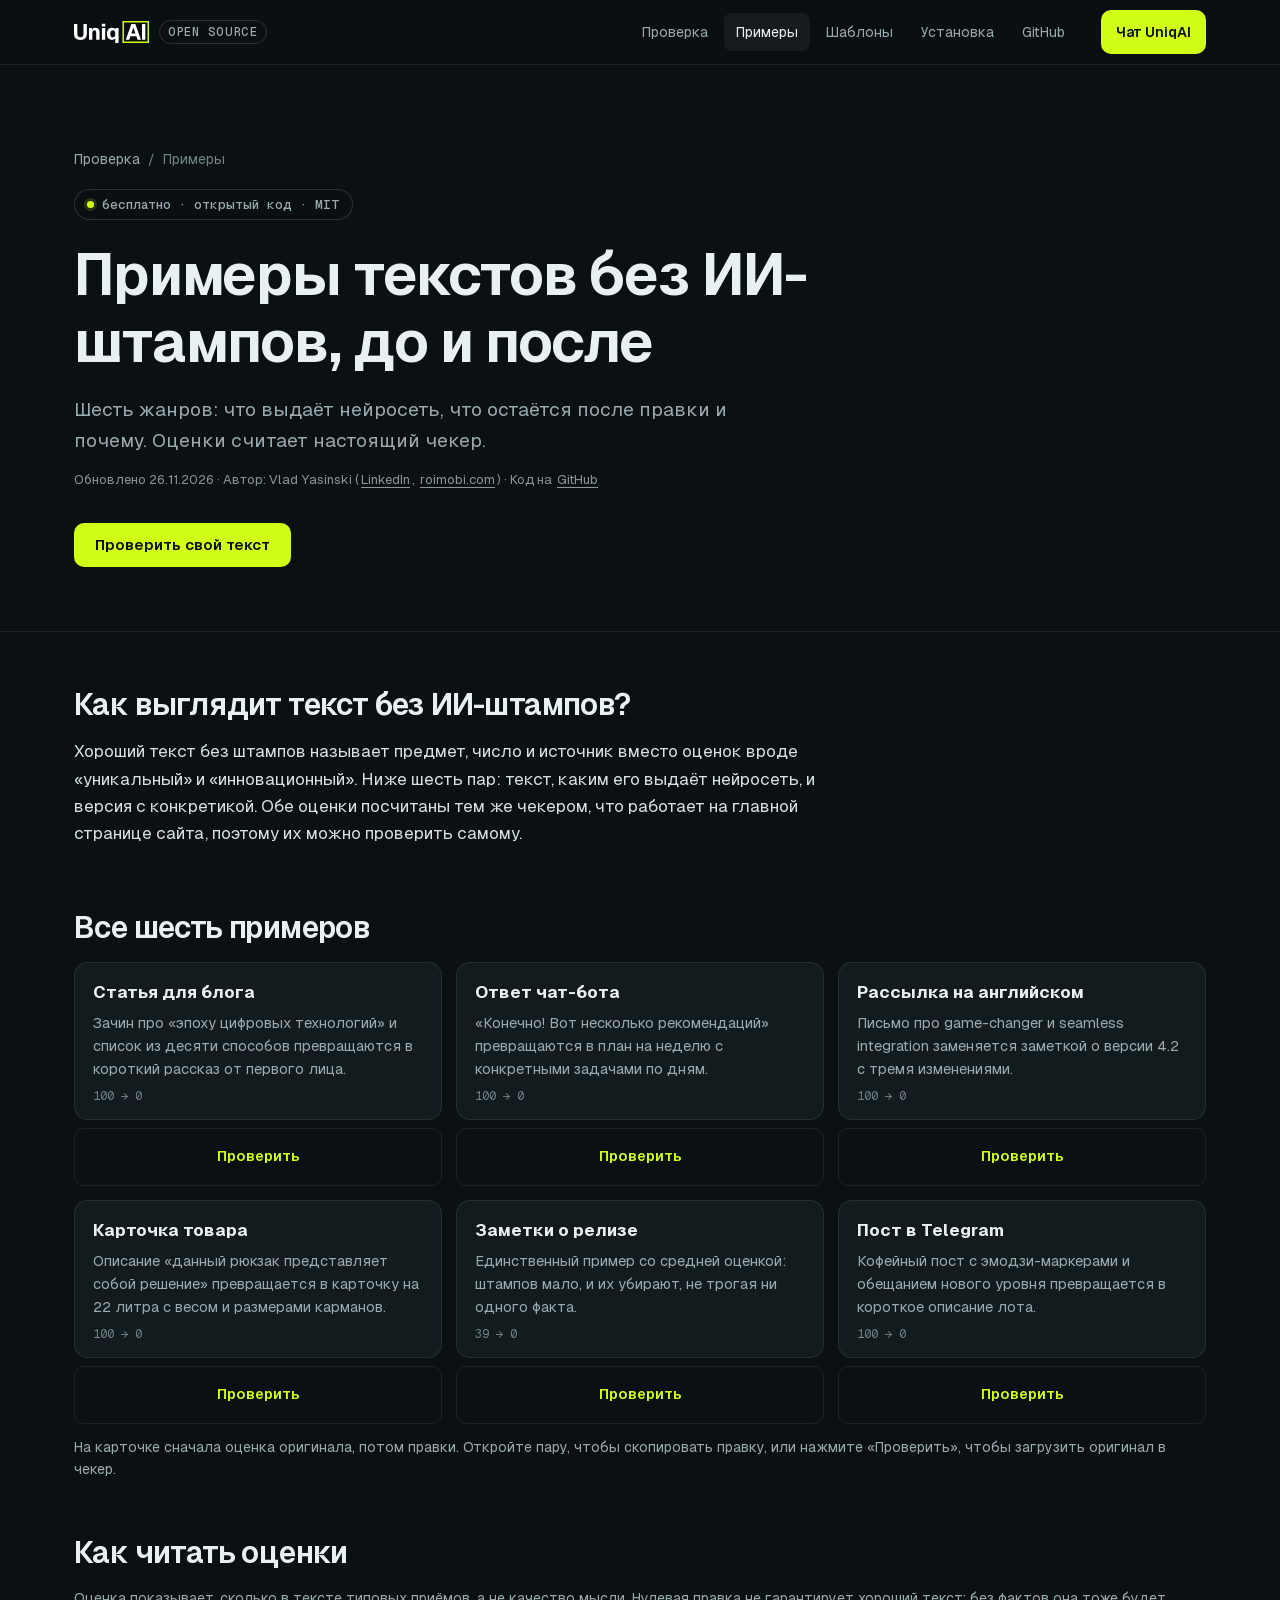
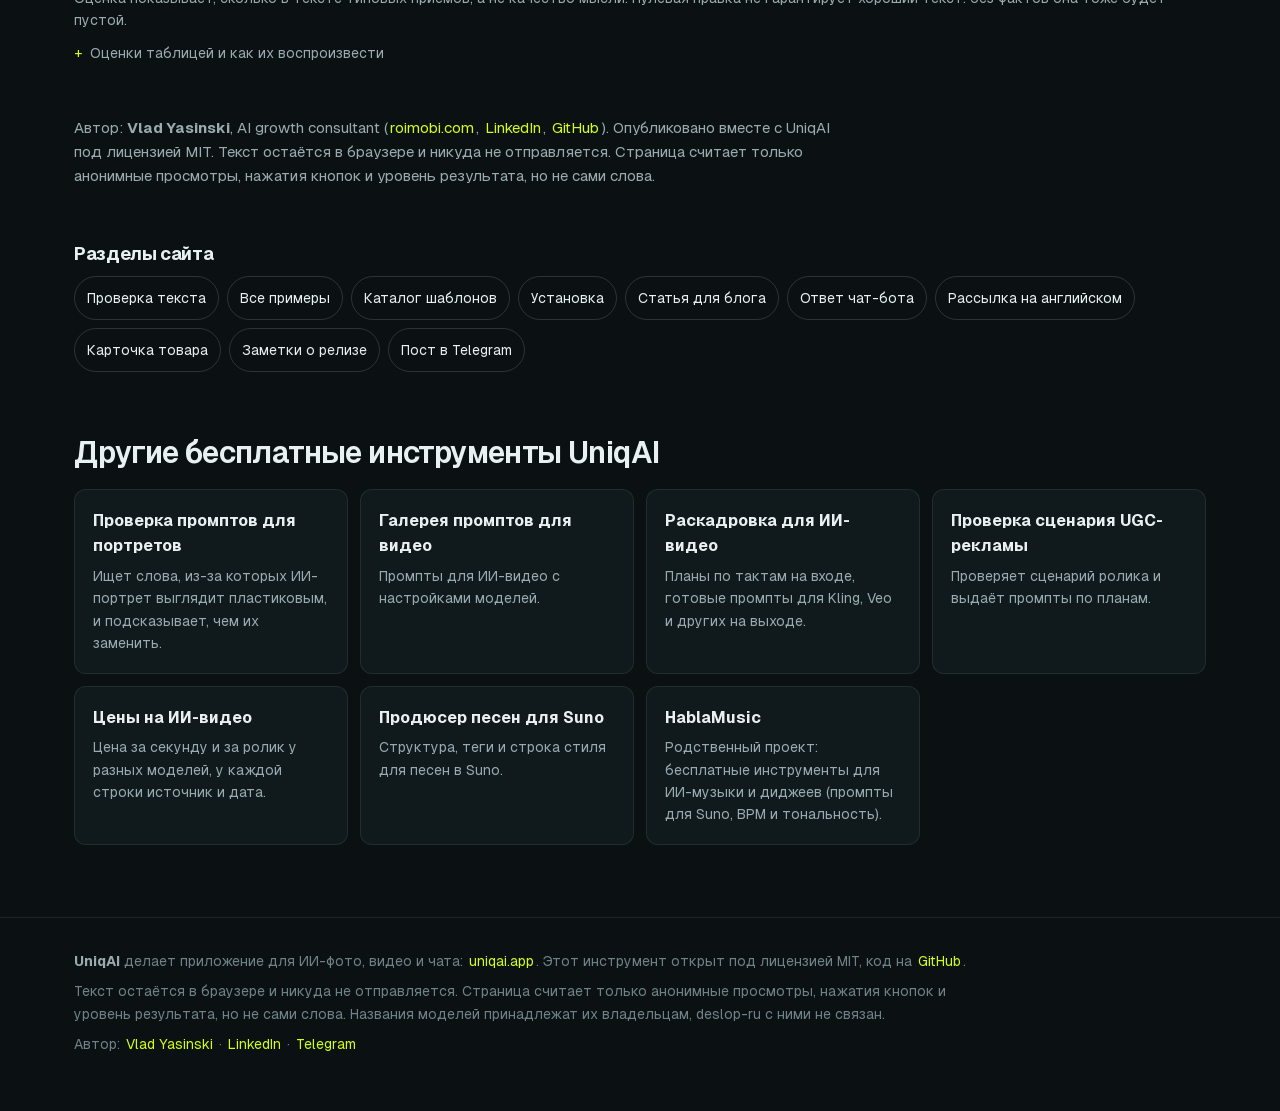
==== docs/examples/index.html @ 29233b3a "Add GitHub Pages site: in-browser checker, examples, pattern catalogue, install guide Co-Authored-By" ====
<!doctype html>
<html lang="ru">
<head>
<meta charset="utf-8">
<meta name="viewport" content="width=device-width, initial-scale=1">
<title>Примеры текстов без ИИ-штампов, до и после | deslop-ru</title>
<meta name="description" content="Шесть пар до и после: статья, ответ чат-бота, рассылка, карточка товара, заметки о релизе и пост. Оценка до: от 39 до 100, после: 0.">
<link rel="canonical" href="https://uniqaiapp.github.io/deslop-ru/examples/">
<meta name="robots" content="index, follow, max-image-preview:large">
<meta property="og:type" content="website">
<meta property="og:site_name" content="UniqAI open source">
<meta property="og:locale" content="ru_RU">
<meta property="og:title" content="Примеры текстов без ИИ-штампов, до и после | deslop-ru">
<meta property="og:description" content="Шесть пар до и после: статья, ответ чат-бота, рассылка, карточка товара, заметки о релизе и пост. Оценка до: от 39 до 100, после: 0.">
<meta property="og:url" content="https://uniqaiapp.github.io/deslop-ru/examples/">
<meta property="og:image" content="https://uniqaiapp.github.io/deslop-ru/assets/social-preview.png">
<meta property="og:image:width" content="1280">
<meta property="og:image:height" content="640">
<meta property="og:image:alt" content="deslop-ru: проверка русского текста на ИИ-штампы, до и после">
<meta name="twitter:card" content="summary_large_image">
<meta name="twitter:title" content="Примеры текстов без ИИ-штампов, до и после | deslop-ru">
<meta name="twitter:description" content="Шесть пар до и после: статья, ответ чат-бота, рассылка, карточка товара, заметки о релизе и пост. Оценка до: от 39 до 100, после: 0.">
<meta name="twitter:image" content="https://uniqaiapp.github.io/deslop-ru/assets/social-preview.png">
<meta name="theme-color" content="#0b1113">
<link rel="icon" href="../assets/favicon.svg" type="image/svg+xml">
<link rel="preload" href="../assets/fonts/Geist-Variable.woff2" as="font" type="font/woff2" crossorigin>
<link rel="stylesheet" href="../site.css">
<link rel="alternate" type="text/plain" href="https://uniqaiapp.github.io/deslop-ru/llms.txt" title="llms.txt">
<script type="application/ld+json">{"@context":"https://schema.org","@graph":[{"@type":"Organization","@id":"https://uniqai.app/#org","name":"UniqAI","url":"https://uniqai.app/","logo":{"@type":"ImageObject","url":"https://uniqai.app/icon-512.png","width":512,"height":512},"sameAs":["https://github.com/uniqaiapp"]},{"@type":"WebSite","@id":"https://uniqaiapp.github.io/#site","name":"Открытые инструменты UniqAI","url":"https://uniqaiapp.github.io/"},{"@type":"CollectionPage","@id":"https://uniqaiapp.github.io/deslop-ru/examples/#page","url":"https://uniqaiapp.github.io/deslop-ru/examples/","name":"Примеры текстов без ИИ-штампов, до и после | deslop-ru","description":"Шесть пар до и после: статья, ответ чат-бота, рассылка, карточка товара, заметки о релизе и пост. Оценка до: от 39 до 100, после: 0.","inLanguage":"ru","isPartOf":{"@id":"https://uniqaiapp.github.io/#site"},"publisher":{"@id":"https://uniqai.app/#org"},"dateModified":"2026-11-26","author":{"@type":"Person","name":"Vlad Yasinski","url":"https://www.roimobi.com/","sameAs":["https://www.roimobi.com","https://www.linkedin.com/in/vlad-yasinski-ua5er/","https://github.com/ua5er"]},"primaryImageOfPage":{"@type":"ImageObject","url":"https://uniqaiapp.github.io/deslop-ru/assets/social-preview.png"},"breadcrumb":{"@id":"https://uniqaiapp.github.io/deslop-ru/examples/#crumbs"}},{"@type":"BreadcrumbList","@id":"https://uniqaiapp.github.io/deslop-ru/examples/#crumbs","itemListElement":[{"@type":"ListItem","position":1,"name":"Проверка","item":"https://uniqaiapp.github.io/deslop-ru/"},{"@type":"ListItem","position":2,"name":"Примеры","item":"https://uniqaiapp.github.io/deslop-ru/examples/"}]}]}</script>
</head>
<body>
<a class="skip" href="#main">К содержимому</a>
<header class="top"><div class="wrap top-in">
<a class="brand" href="https://uniqaiapp.github.io/" aria-label="Открытые инструменты UniqAI"><img src="../assets/wordmark.svg" alt="UniqAI" width="96" height="28"><span>open source</span></a>
<nav class="nav" aria-label="Разделы"><a href="../">Проверка</a><a href="../examples/" aria-current="page">Примеры</a><a href="../patterns/">Шаблоны</a><a href="../how-to/">Установка</a><a href="https://github.com/uniqaiapp/deslop-ru" rel="noopener">GitHub</a></nav>
<a class="btn btn-sm" href="https://uniqai.app/chat?utm_source=github&amp;utm_medium=pages&amp;utm_campaign=deslop-ru&amp;utm_content=header" data-out="header">Чат UniqAI</a>
</div></header>

<main id="main">
<section class="hero"><div class="wrap hero-in">
<nav class="crumbs" aria-label="Хлебные крошки"><a href="../">Проверка</a> / <span>Примеры</span></nav>
<p class="pill"><span class="dot"></span>бесплатно · открытый код · MIT</p>
<h1>Примеры текстов без ИИ-штампов, до и после</h1>
<p class="lead">Шесть жанров: что выдаёт нейросеть, что остаётся после правки и почему. Оценки считает настоящий чекер.</p>
<p class="byline">Обновлено 26.11.2026 · Автор: Vlad Yasinski (<a href="https://www.linkedin.com/in/vlad-yasinski-ua5er/" rel="noopener">LinkedIn</a>, <a href="https://www.roimobi.com/?utm_source=github&amp;utm_medium=pages&amp;utm_campaign=deslop-ru" rel="noopener">roimobi.com</a>) · Код на <a href="https://github.com/uniqaiapp/deslop-ru" rel="noopener">GitHub</a></p>
<div class="hero-cta"><a class="btn" href="../#builder">Проверить свой текст</a></div>
</div></section>
<section class="ug-sec wrap" id="answer">
<h2>Как выглядит текст без ИИ-штампов?</h2>
<p class="ug-answer">Хороший текст без штампов называет предмет, число и источник вместо оценок вроде «уникальный» и «инновационный». Ниже шесть пар: текст, каким его выдаёт нейросеть, и версия с конкретикой. Обе оценки посчитаны тем же чекером, что работает на главной странице сайта, поэтому их можно проверить самому.</p>
</section>
<section class="ug-sec wrap" id="list">
<h2>Все шесть примеров</h2>
<ul class="ug-list"><li class="np-try"><a href="../examples/blog-intro/"><strong>Статья для блога</strong>Зачин про «эпоху цифровых технологий» и список из десяти способов превращаются в короткий рассказ от первого лица.<em>100 → 0</em></a><a class="np-tryit" href="../?sample=blog-intro#builder" aria-label="Загрузить исходный текст «Статья для блога» в проверку">Проверить</a></li><li class="np-try"><a href="../examples/chat-answer/"><strong>Ответ чат-бота</strong>«Конечно! Вот несколько рекомендаций» превращаются в план на неделю с конкретными задачами по дням.<em>100 → 0</em></a><a class="np-tryit" href="../?sample=chat-answer#builder" aria-label="Загрузить исходный текст «Ответ чат-бота» в проверку">Проверить</a></li><li class="np-try"><a href="../examples/newsletter/"><strong>Рассылка на английском</strong>Письмо про game-changer и seamless integration заменяется заметкой о версии 4.2 с тремя изменениями.<em>100 → 0</em></a><a class="np-tryit" href="../?sample=newsletter#builder" aria-label="Загрузить исходный текст «Рассылка на английском» в проверку">Проверить</a></li><li class="np-try"><a href="../examples/product-card/"><strong>Карточка товара</strong>Описание «данный рюкзак представляет собой решение» превращается в карточку на 22 литра с весом и размерами карманов.<em>100 → 0</em></a><a class="np-tryit" href="../?sample=product-card#builder" aria-label="Загрузить исходный текст «Карточка товара» в проверку">Проверить</a></li><li class="np-try"><a href="../examples/release-notes/"><strong>Заметки о релизе</strong>Единственный пример со средней оценкой: штампов мало, и их убирают, не трогая ни одного факта.<em>39 → 0</em></a><a class="np-tryit" href="../?sample=release-notes#builder" aria-label="Загрузить исходный текст «Заметки о релизе» в проверку">Проверить</a></li><li class="np-try"><a href="../examples/telegram-post/"><strong>Пост в Telegram</strong>Кофейный пост с эмодзи-маркерами и обещанием нового уровня превращается в короткое описание лота.<em>100 → 0</em></a><a class="np-tryit" href="../?sample=telegram-post#builder" aria-label="Загрузить исходный текст «Пост в Telegram» в проверку">Проверить</a></li></ul><p class="ug-small">На карточке сначала оценка оригинала, потом правки. Откройте пару, чтобы скопировать правку, или нажмите «Проверить», чтобы загрузить оригинал в чекер.</p>
</section>
<section class="ug-sec wrap" id="scores">
<h2>Как читать оценки</h2>
<p class="ug-small">Оценка показывает, сколько в тексте типовых приёмов, а не качество мысли. Нулевая правка не гарантирует хороший текст: без фактов она тоже будет пустой.</p><details class="why"><summary>Оценки таблицей и как их воспроизвести</summary><div class="ug-tablewrap"><table class="ug-table np-stack"><thead><tr><th scope="col">Пример</th><th scope="col">До</th><th scope="col">После</th></tr></thead><tbody><tr><td data-label="Пример"><a href="blog-intro/">Статья для блога</a></td><td data-label="До">100 (читается как бот)</td><td data-label="После">0 (чисто)</td></tr><tr><td data-label="Пример"><a href="chat-answer/">Ответ чат-бота</a></td><td data-label="До">100 (читается как бот)</td><td data-label="После">0 (чисто)</td></tr><tr><td data-label="Пример"><a href="newsletter/">Рассылка на английском</a></td><td data-label="До">100 (reads like a bot)</td><td data-label="После">0 (clean)</td></tr><tr><td data-label="Пример"><a href="product-card/">Карточка товара</a></td><td data-label="До">100 (читается как бот)</td><td data-label="После">0 (чисто)</td></tr><tr><td data-label="Пример"><a href="release-notes/">Заметки о релизе</a></td><td data-label="До">39 (заметно)</td><td data-label="После">0 (чисто)</td></tr><tr><td data-label="Пример"><a href="telegram-post/">Пост в Telegram</a></td><td data-label="До">100 (читается как бот)</td><td data-label="После">0 (чисто)</td></tr></tbody></table></div><p class="ug-small">Для разработчиков: команда <code>python3 scripts/deslop.py check examples/*.md</code> из корня репозитория печатает все строки.</p></details>
</section>
<section class="author wrap" aria-label="Об авторе"><p>Автор: <strong>Vlad Yasinski</strong>, AI growth consultant (<a href="https://www.roimobi.com/?utm_source=github&amp;utm_medium=pages&amp;utm_campaign=deslop-ru" rel="noopener">roimobi.com</a>, <a href="https://www.linkedin.com/in/vlad-yasinski-ua5er/" rel="noopener">LinkedIn</a>, <a href="https://github.com/ua5er" rel="noopener">GitHub</a>). Опубликовано вместе с UniqAI под лицензией MIT. Текст остаётся в браузере и никуда не отправляется. Страница считает только анонимные просмотры, нажатия кнопок и уровень результата, но не сами слова.</p></section>
</main>
<nav class="browse wrap" aria-label="Разделы сайта"><h2>Разделы сайта</h2><p><a href="../">Проверка текста</a><a href="../examples/">Все примеры</a><a href="../patterns/">Каталог шаблонов</a><a href="../how-to/">Установка</a><a href="../examples/blog-intro/">Статья для блога</a><a href="../examples/chat-answer/">Ответ чат-бота</a><a href="../examples/newsletter/">Рассылка на английском</a><a href="../examples/product-card/">Карточка товара</a><a href="../examples/release-notes/">Заметки о релизе</a><a href="../examples/telegram-post/">Пост в Telegram</a></p></nav>
<section class="more wrap" aria-labelledby="more-h">
<h2 id="more-h">Другие бесплатные инструменты UniqAI</h2>
<ul class="tools"><li><a href="https://uniqaiapp.github.io/no-plastic/" rel="noopener"><strong>Проверка промптов для портретов</strong><span>Ищет слова, из-за которых ИИ-портрет выглядит пластиковым, и подсказывает, чем их заменить.</span></a></li><li><a href="https://uniqaiapp.github.io/awesome-ai-video-prompts/" rel="noopener"><strong>Галерея промптов для видео</strong><span>Промпты для ИИ-видео с настройками моделей.</span></a></li><li><a href="https://uniqaiapp.github.io/video-director/" rel="noopener"><strong>Раскадровка для ИИ-видео</strong><span>Планы по тактам на входе, готовые промпты для Kling, Veo и других на выходе.</span></a></li><li><a href="https://uniqaiapp.github.io/ugc-ad-director/" rel="noopener"><strong>Проверка сценария UGC-рекламы</strong><span>Проверяет сценарий ролика и выдаёт промпты по планам.</span></a></li><li><a href="https://github.com/uniqaiapp/ai-video-pricing" rel="noopener"><strong>Цены на ИИ-видео</strong><span>Цена за секунду и за ролик у разных моделей, у каждой строки источник и дата.</span></a></li><li><a href="https://github.com/uniqaiapp/suno-producer" rel="noopener"><strong>Продюсер песен для Suno</strong><span>Структура, теги и строка стиля для песен в Suno.</span></a></li>
<li><a href="https://github.com/hablamusic" rel="noopener"><strong>HablaMusic</strong><span>Родственный проект: бесплатные инструменты для ИИ-музыки и диджеев (промпты для Suno, BPM и тональность).</span></a></li>
</ul></section>
<footer class="foot"><div class="wrap foot-in">
<p><strong>UniqAI</strong> делает приложение для ИИ-фото, видео и чата: <a href="https://uniqai.app/?utm_source=github&amp;utm_medium=pages&amp;utm_campaign=deslop-ru&amp;utm_content=footer" data-out="footer">uniqai.app</a>. Этот инструмент открыт под лицензией MIT, код на <a href="https://github.com/uniqaiapp/deslop-ru" rel="noopener">GitHub</a>.</p>
<p>Текст остаётся в браузере и никуда не отправляется. Страница считает только анонимные просмотры, нажатия кнопок и уровень результата, но не сами слова. Названия моделей принадлежат их владельцам, deslop-ru с ними не связан.</p>
<p>Автор: <a href="https://www.roimobi.com/?utm_source=github&amp;utm_medium=pages&amp;utm_campaign=deslop-ru" rel="noopener">Vlad Yasinski</a> · <a href="https://www.linkedin.com/in/vlad-yasinski-ua5er/" rel="noopener">LinkedIn</a> · <a href="https://t.me/ua5er" rel="noopener">Telegram</a></p>
</div></footer>
<script>window.UQ={key:"phc_AVmhcac2jVRwi9asHEuhzJXnAbQA2hzfUxzWvzjyLPc8",repo:"deslop-ru"};</script>
<script src="../site.js" defer></script>
</body></html>
---- docs/site.css ----
@font-face{font-family:Geist;src:url(assets/fonts/Geist-Variable.woff2) format("woff2");font-weight:100 900;font-display:swap}
@font-face{font-family:GeistMono;src:url(assets/fonts/GeistMono-Variable.woff2) format("woff2");font-weight:100 900;font-display:swap}
:root{--bg:#0b1113;--bg2:#101a1d;--card:#121c1f;--line:rgba(255,255,255,.08);--line2:rgba(255,255,255,.14);--tx:#e9f0f1;--mut:#9aabb0;--dim:#6f8288;--lime:#d1fe17;--lime-ink:#0d0f12;--ok:#7ee0a5;--r:14px;--wrap:1180px}
*{box-sizing:border-box}
html{-webkit-text-size-adjust:100%;scroll-behavior:smooth;scroll-padding-top:84px}
body{margin:0;background:var(--bg);color:var(--tx);font:16px/1.6 Geist,ui-sans-serif,system-ui,-apple-system,"Segoe UI",sans-serif;-webkit-font-smoothing:antialiased;overflow-x:hidden}
a{color:var(--lime);text-decoration:none}
a:hover{text-decoration:underline}
img{max-width:100%;height:auto;display:block}
code,pre{font-family:GeistMono,ui-monospace,SFMono-Regular,Menlo,monospace}
code{font-size:.88em;background:rgba(255,255,255,.06);padding:.1em .35em;border-radius:5px}
h1,h2,h3{line-height:1.15;letter-spacing:-.02em;margin:0}
.wrap{max-width:var(--wrap);margin:0 auto;padding:0 24px}
.sr{position:absolute;width:1px;height:1px;overflow:hidden;clip:rect(0 0 0 0)}
.skip{position:absolute;left:-999px;top:8px;background:var(--lime);color:var(--lime-ink);padding:8px 12px;border-radius:8px;z-index:99}
.skip:focus{left:8px}
:focus-visible{outline:2px solid var(--lime);outline-offset:2px}

/* header */
.top{position:sticky;top:0;z-index:30;background:rgba(11,17,19,.82);backdrop-filter:saturate(1.4) blur(12px);-webkit-backdrop-filter:saturate(1.4) blur(12px);border-bottom:1px solid var(--line)}
.top-in{display:flex;align-items:center;gap:24px;height:64px}
.brand{display:flex;align-items:center;gap:10px;color:var(--tx)}
.brand:hover{text-decoration:none}
.brand img{height:22px;width:auto}
.brand span{font:500 12px/1 GeistMono,monospace;color:var(--mut);border:1px solid var(--line2);border-radius:99px;padding:5px 8px;text-transform:uppercase;letter-spacing:.06em}
.nav{display:flex;gap:4px;margin-left:auto}
.nav a{color:var(--mut);font-size:14px;padding:8px 12px;border-radius:8px}
.nav a:hover,.nav a[aria-current]{color:var(--tx);background:rgba(255,255,255,.05);text-decoration:none}

/* buttons */
.btn{display:inline-flex;align-items:center;justify-content:center;gap:8px;min-height:44px;padding:0 20px;border-radius:10px;border:1px solid transparent;background:var(--lime);color:var(--lime-ink);font:600 15px/1 Geist,sans-serif;cursor:pointer;white-space:nowrap;transition:transform .12s,background .12s,border-color .12s}
.btn:hover{text-decoration:none;transform:translateY(-1px)}
.btn-sm{min-height:44px;padding:0 14px;font-size:14px}
.btn-ghost{background:transparent;color:var(--tx);border-color:var(--line2)}
.btn-ghost:hover{border-color:var(--lime);color:var(--lime)}

/* hero */
.hero{position:relative;border-bottom:1px solid var(--line);overflow:hidden}
.hero-in{position:relative;z-index:2;padding:72px 24px 64px}
.hero-img .hero-in{padding:104px 24px 96px}
.hero-art{position:absolute;inset:0 0 0 auto;width:min(62%,900px);z-index:1}
.hero-art img{width:100%;height:100%;object-fit:cover;object-position:60% 50%}
.hero-art:after{content:"";position:absolute;inset:0;background:linear-gradient(90deg,var(--bg) 0%,rgba(11,17,19,.82) 26%,rgba(11,17,19,.2) 62%,rgba(11,17,19,.35) 100%),linear-gradient(0deg,var(--bg) 0%,transparent 30%)}
.hero h1{font-size:clamp(34px,5vw,58px);font-weight:650;max-width:17ch}
.hero:not(.hero-img) h1{max-width:22ch}
.lead{color:var(--mut);font-size:clamp(17px,1.6vw,19px);max-width:56ch;margin:20px 0 0}
.pill{display:inline-flex;align-items:center;gap:8px;margin:0 0 22px;font:500 13px/1 GeistMono,monospace;color:var(--mut);border:1px solid var(--line2);background:rgba(11,17,19,.6);border-radius:99px;padding:8px 12px}
.dot{width:7px;height:7px;border-radius:50%;background:var(--lime);flex:none;box-shadow:0 0 0 3px rgba(209,254,23,.15)}
.hero-cta{display:flex;flex-wrap:wrap;gap:12px;margin-top:32px}
.crumbs{font-size:14px;color:var(--dim);margin-bottom:20px}
.crumbs a{color:var(--mut)}

/* intro + stats */
.intro{padding:56px 24px 8px}
.answer{font-size:17px;color:#cfdadc;max-width:80ch;margin:0;padding-left:16px;border-left:2px solid var(--lime)}
.answer strong{color:var(--tx)}
.stats{display:grid;grid-template-columns:repeat(8,1fr);gap:1px;margin-top:36px;background:var(--line);border:1px solid var(--line);border-radius:var(--r);overflow:hidden}
.stat{background:var(--bg2);padding:18px 16px;color:var(--mut);font-size:13px;line-height:1.3;transition:background .12s}
.stat:hover{background:#15231f;text-decoration:none}
.stat b{display:block;font:600 28px/1 Geist,sans-serif;color:var(--tx);margin-bottom:8px;letter-spacing:-.02em}

/* guide (model pages) */
.guide{padding:56px 24px 0}
.guide h2,.faq h2,.more h2{font-size:clamp(24px,2.6vw,30px);font-weight:620;margin-bottom:18px}
.prose{max-width:78ch;color:#cfdadc}
.prose p{margin:0 0 14px}
.prose ul{margin:0 0 14px;padding-left:20px}
.prose li{margin:6px 0}
.guide-cta{margin:20px 0 0}

/* filters */
.gallery{padding:48px 24px 24px}
.filters{position:sticky;top:64px;z-index:20;background:rgba(11,17,19,.92);backdrop-filter:blur(10px);-webkit-backdrop-filter:blur(10px);padding:14px 0 12px;margin-bottom:20px;border-bottom:1px solid var(--line);display:grid;grid-template-columns:minmax(0,1fr);gap:10px}
.search input{width:100%;height:48px;border-radius:12px;border:1px solid var(--line2);background:var(--bg2);color:var(--tx);font:16px Geist,sans-serif;padding:0 16px 0 44px;background-image:url("data:image/svg+xml,%3Csvg xmlns='http://www.w3.org/2000/svg' width='18' height='18' fill='none' stroke='%239aabb0' stroke-width='2' viewBox='0 0 24 24'%3E%3Ccircle cx='11' cy='11' r='7'/%3E%3Cpath d='m20 20-3.5-3.5'/%3E%3C/svg%3E");background-repeat:no-repeat;background-position:16px 50%}
.search input:focus{outline:none;border-color:var(--lime)}
.chips{display:flex;gap:8px;overflow-x:auto;scrollbar-width:none;-webkit-mask-image:linear-gradient(90deg,#000 92%,transparent);mask-image:linear-gradient(90deg,#000 92%,transparent);padding-right:24px}
.chips::-webkit-scrollbar{display:none}
.chip{flex:none;height:34px;padding:0 14px;border-radius:99px;border:1px solid var(--line2);background:transparent;color:var(--mut);font:500 14px Geist,sans-serif;cursor:pointer}
.chip:hover{color:var(--tx);border-color:var(--mut)}
.chip[aria-pressed=true]{background:var(--lime);border-color:var(--lime);color:var(--lime-ink)}
.count{margin:0;font:500 13px GeistMono,monospace;color:var(--dim)}

/* cards */
.grid{display:grid;grid-template-columns:repeat(auto-fill,minmax(340px,1fr));gap:18px}
.card{display:flex;flex-direction:column;gap:14px;background:var(--card);border:1px solid var(--line);border-radius:var(--r);padding:20px;transition:border-color .15s}
.card:hover{border-color:var(--line2)}
.card:target{border-color:var(--lime)}
.card[hidden]{display:none}
.card-top{display:flex;flex-wrap:wrap;align-items:center;gap:6px}
.tag{font:500 12px/1 GeistMono,monospace;padding:6px 8px;border-radius:6px;background:rgba(209,254,23,.1);color:var(--lime)}
.tag:hover{background:rgba(209,254,23,.18);text-decoration:none}
.spec{margin-left:auto;font:12px GeistMono,monospace;color:var(--dim)}
.card h3{font-size:18px;font-weight:600}
.card h3 a{color:var(--tx)}
.prompt{position:relative}
.prompt pre{margin:0;white-space:pre-wrap;word-break:break-word;font-size:13.5px;line-height:1.6;color:#d6e2e4;background:#0a1214;border:1px solid var(--line);border-radius:10px;padding:14px 16px;max-height:236px;overflow:auto}
.actions{display:flex;flex-wrap:wrap;gap:10px}
.actions .btn{min-height:40px;font-size:14px;padding:0 16px}
.btn-copy.done{background:var(--ok)}
.why summary{cursor:pointer;color:var(--mut);font-size:14px;list-style:none}
.why summary::-webkit-details-marker{display:none}
.why summary:before{content:"+";display:inline-block;width:16px;color:var(--lime)}
.why[open] summary:before{content:"−"}
.why p{margin:8px 0 0;font-size:14.5px;color:#c6d3d5}
.render{display:flex;align-items:center;gap:8px;margin:auto 0 0;padding-top:12px;border-top:1px solid var(--line);font-size:13px;color:var(--dim)}
.render .dot{background:var(--dim);box-shadow:none}
.render.ok{color:var(--ok)}
.render.ok .dot{background:var(--ok)}
.empty{color:var(--mut);text-align:center;padding:40px 0}

/* faq */
.faq{padding:64px 24px 8px}
.faq details{border-top:1px solid var(--line);padding:18px 0}
.faq details:last-child{border-bottom:1px solid var(--line)}
.faq summary{cursor:pointer;font-size:18px;font-weight:560;list-style:none;display:flex;justify-content:space-between;gap:16px}
.faq summary::-webkit-details-marker{display:none}
.faq summary:after{content:"+";color:var(--lime);font-size:22px;line-height:1}
.faq details[open] summary:after{content:"−"}
.faq details p,.faq details ul{color:#c6d3d5;max-width:78ch;margin:12px 0 0}

/* more tools */
.more{padding:64px 24px 72px}
.tools{list-style:none;margin:0;padding:0;display:grid;grid-template-columns:repeat(auto-fill,minmax(260px,1fr));gap:12px}
.tools a{display:block;height:100%;padding:18px;border:1px solid var(--line);border-radius:12px;background:var(--bg2);color:var(--mut);font-size:14px;transition:border-color .15s}
.tools a:hover{border-color:var(--lime);text-decoration:none}
.tools strong{display:block;color:var(--tx);font-size:16px;margin-bottom:6px}
.foot{border-top:1px solid var(--line);padding:32px 0 48px;color:var(--dim);font-size:14px}
.foot p{margin:0 0 8px;max-width:90ch}
.foot strong{color:var(--mut)}

@media (max-width:1000px){.stats{grid-template-columns:repeat(4,1fr)}}
@media (max-width:760px){
  .wrap,.hero-in,.intro,.gallery,.guide,.faq,.more{padding-left:18px;padding-right:18px}
  .top-in{gap:12px;height:58px}
  .top .btn-sm{margin-left:auto}
  .filters{position:static}
  html{scroll-padding-top:76px}
  .hero-img .hero-in{padding:44px 18px 48px}
  .hero-art{position:relative;inset:auto;width:auto;height:220px;margin:0}
  .hero-art:after{background:linear-gradient(0deg,var(--bg) 0%,rgba(11,17,19,.1) 60%)}
  .hero-img{display:flex;flex-direction:column}
  .hero-img .hero-art{order:-1}
  .hero h1{font-size:34px}
  .hero-cta .btn{flex:1 1 auto}
  .stats{grid-template-columns:repeat(2,1fr)}
  .grid{grid-template-columns:1fr}
  .card{padding:16px}
  .spec{margin-left:0;width:100%}
}
@media (prefers-reduced-motion:reduce){*{transition:none!important;scroll-behavior:auto!important}}

/* before / after */
.examples{padding:64px 24px 8px}
.examples h2{font-size:clamp(24px,2.6vw,30px);font-weight:620;margin-bottom:22px}
.ex-grid{display:grid;grid-template-columns:repeat(3,minmax(0,1fr));gap:18px}
.ex{background:var(--bg2);border:1px solid var(--line);border-radius:var(--r);padding:20px;font-size:14.5px;color:#c6d3d5}
.ex h3{font-size:17px;font-weight:600;color:var(--tx);margin-bottom:12px}
.ex p{margin:10px 0 6px}
.ex p strong{font:600 12px GeistMono,monospace;text-transform:uppercase;letter-spacing:.06em;color:var(--dim)}
.ex pre,.faq pre{margin:0;white-space:pre-wrap;word-break:break-word;font-size:13px;line-height:1.55;background:#0a1214;border:1px solid var(--line);border-radius:10px;padding:12px 14px;color:#d6e2e4}
.ex pre:last-of-type{border-color:rgba(209,254,23,.35)}
.ex code,.faq code{word-break:break-word}
@media (max-width:1000px){.ex-grid{grid-template-columns:1fr}}
@media (max-width:760px){.examples{padding-left:18px;padding-right:18px}}
.byline{margin:14px 0 0;font-size:13px;color:var(--muted,#8a9599)}
.byline a{color:inherit;text-decoration:underline;text-underline-offset:3px}
.tag-primary{border-color:#d1fe17!important;color:#d1fe17!important}
.browse{margin-top:56px}
.browse h2{font-size:18px;margin:0 0 12px}
.browse p{display:flex;flex-wrap:wrap;gap:8px;margin:0}
.browse a{font-size:14px;padding:6px 12px;border:1px solid rgba(255,255,255,.14);border-radius:999px;color:inherit;text-decoration:none}
.browse a:hover{border-color:#d1fe17;color:#d1fe17}

/* video-director builder and pages */
[hidden]{display:none!important}
.ug-page{padding:0 24px}
.ug-builder{padding:40px 24px 8px}
.ug-builder>h2,.ug-sec>h2{font-size:clamp(24px,2.6vw,30px);font-weight:620;margin-bottom:16px}
.ug-layout{display:grid;grid-template-columns:minmax(0,1fr) minmax(0,1fr);gap:24px;align-items:start}
.ug-form,.ug-out{background:var(--card);border:1px solid var(--line);border-radius:var(--r);padding:20px;min-width:0}
.ug-form fieldset{border:0;margin:0 0 18px;padding:0;min-width:0}
.ug-form legend{font:600 12px GeistMono,monospace;text-transform:uppercase;letter-spacing:.06em;color:var(--dim);padding:0;margin-bottom:10px}
.ug-f{display:block;margin:0 0 12px}
.ug-f>span{display:block;font-size:13px;color:var(--mut);margin-bottom:5px}
.ug-form input,.ug-form select,.ug-form textarea{width:100%;font:15px/1.4 Geist,sans-serif;color:var(--tx);background:#0a1214;border:1px solid var(--line2);border-radius:10px;padding:10px 12px;min-height:44px}
.ug-form textarea{resize:vertical;min-height:64px}
.ug-form input:focus,.ug-form select:focus,.ug-form textarea:focus{outline:none;border-color:var(--lime)}
.ug-two{display:grid;grid-template-columns:1fr 1fr;gap:12px}
.ug-three{display:grid;grid-template-columns:repeat(3,1fr);gap:12px}
.ug-beat{display:grid;grid-template-columns:136px minmax(0,1fr) minmax(0,1fr) 44px;gap:8px;align-items:start;margin-bottom:14px}
.ug-beat-t{display:flex;align-items:center;gap:8px;color:var(--dim);font-size:13px}
.ug-beat-t input{padding:8px 6px;min-height:44px;text-align:center}
.ug-rm{height:44px;min-width:44px;border:1px solid var(--line2);background:transparent;color:var(--mut);border-radius:10px;font-size:20px;cursor:pointer}
.ug-rm:hover{color:var(--tx);border-color:var(--mut)}
.ug-btns{display:flex;flex-wrap:wrap;gap:10px;margin-top:6px}
.ug-status{font-size:13px;color:var(--mut);min-height:20px;margin:10px 0 0}
.ug-tabs{display:flex;flex-wrap:wrap;gap:6px;margin-bottom:16px}
.ug-tab{min-height:44px;padding:0 14px;border-radius:99px;border:1px solid var(--line2);background:transparent;color:var(--mut);font:500 14px Geist,sans-serif;cursor:pointer}
.ug-tab:hover{color:var(--tx);border-color:var(--mut)}
.ug-tab[aria-selected=true]{background:var(--lime);border-color:var(--lime);color:var(--lime-ink)}
.ug-tab.has-err{border-color:#ff8a7a;color:#ff8a7a}
.ug-tab.has-warn{border-color:#ffa94d;border-style:dashed;color:#ffa94d}
.ug-tab.has-err:before{content:"\2715\00a0"}
.ug-tab.has-warn:before{content:"!\00a0";font-weight:700}
.ug-tab[aria-selected=true].has-err,.ug-tab[aria-selected=true].has-warn{background:var(--lime);border-style:solid;border-color:var(--lime);color:var(--lime-ink)}
.ug-legend{font-size:13px;color:var(--mut);margin:0 0 10px}
.ug-out h3{font-size:15px;font-weight:600;margin:18px 0 8px}
.ug-out>div>h3:first-child,.ug-row h3{margin-top:0}
.ug-row{display:flex;flex-wrap:wrap;justify-content:space-between;align-items:baseline;gap:8px;margin-top:18px}
.ug-row:first-child{margin-top:0}
.ug-count{font:12px GeistMono,monospace;color:var(--dim)}
.ug-count.bad{color:#ff8a7a}
.ug-out pre,.ug-model pre,.ug-pre{margin:8px 0 0;white-space:pre-wrap;word-break:break-word;overflow-wrap:anywhere;font-size:13.5px;line-height:1.6;color:#d6e2e4;background:#0a1214;border:1px solid var(--line);border-radius:10px;padding:14px 16px;max-width:100%}
.ug-actions{margin:10px 0 0;display:flex;flex-wrap:wrap;align-items:center;gap:12px}
.ug-out pre{max-height:18rem;overflow:auto}
.ug-notes,.ug-checks{margin:0;padding-left:18px;color:#c6d3d5;font-size:14.5px}
.ug-checks{list-style:none;padding:0}
.ug-checks li{margin:0 0 8px;padding:8px 12px;border-radius:8px;background:rgba(255,255,255,.03);border-left:3px solid var(--dim)}
.ug-checks .ug-err{border-left-color:#ff8a7a}
.ug-checks .ug-warn{border-left-color:#ffa94d}
.ug-checks b{font:600 11px GeistMono,monospace;text-transform:uppercase;letter-spacing:.05em;color:var(--mut);margin-right:8px}
.ug-ok{color:var(--ok);margin:0;font-size:14.5px}
.ug-sec{padding:56px 24px 0}
.ug-steps{display:grid;grid-template-columns:repeat(3,minmax(0,1fr));gap:16px;list-style:none;margin:0;padding:0;counter-reset:s}
.ug-steps li{counter-increment:s;background:var(--bg2);border:1px solid var(--line);border-radius:var(--r);padding:18px;color:#c6d3d5;font-size:15px}
.ug-steps li:before{content:counter(s);display:block;font:600 13px GeistMono,monospace;color:var(--lime);margin-bottom:8px}
.ug-steps strong{display:block;color:var(--tx);font-size:17px;margin-bottom:6px}
.ug-tablewrap{overflow-x:auto;border:1px solid var(--line);border-radius:var(--r);max-width:100%}
.ug-table{width:100%;border-collapse:collapse;font-size:14px}
.ug-table th,.ug-table td{text-align:left;padding:10px 14px;border-bottom:1px solid var(--line);vertical-align:top}
.ug-table th{font:600 12px GeistMono,monospace;text-transform:uppercase;letter-spacing:.05em;color:var(--dim);background:var(--bg2);white-space:nowrap}
.ug-table tr:last-child td{border-bottom:0}
.ug-table td{color:#cfdadc}
.ug-table td:first-child,.ug-table th[scope=row]{color:var(--tx);font-weight:560}
.ug-kv th[scope=row]{width:150px;font:600 12px GeistMono,monospace;text-transform:uppercase;letter-spacing:.05em;color:var(--dim);background:var(--bg2)}
.ug-quote{margin:18px 0 0;padding-left:16px;border-left:2px solid var(--lime);color:#cfdadc;font-size:18px;max-width:60ch}
.ug-model{background:var(--card);border:1px solid var(--line);border-radius:var(--r);padding:20px;margin:0 0 16px;min-width:0}
.ug-model h3{font-size:20px;font-weight:600;margin-bottom:4px}
.ug-model .ug-count{display:block;margin-bottom:6px}
.ug-cta{margin:18px 0 0;padding:16px 18px;border:1px solid var(--line2);border-radius:var(--r);background:var(--bg2);color:#cfdadc;font-size:15px}
.ug-cta p{margin:0 0 12px}
.ug-list{list-style:none;margin:0;padding:0;display:grid;grid-template-columns:repeat(auto-fill,minmax(300px,1fr));gap:14px}
.ug-list a{display:block;height:100%;background:var(--card);border:1px solid var(--line);border-radius:var(--r);padding:16px 18px;color:var(--mut);font-size:14.5px}
.ug-list a:hover{border-color:var(--lime);text-decoration:none}
.ug-list strong{display:block;color:var(--tx);font-size:17px;margin-bottom:6px}
.ug-list em{display:block;font:12px GeistMono,monospace;color:var(--dim);font-style:normal;margin-top:8px}
.ug-cards{display:grid;grid-template-columns:repeat(auto-fill,minmax(340px,1fr));gap:16px}
.ug-cards .ug-model{margin:0}
.ug-small{font-size:14px;color:var(--mut);margin:12px 0 0}
.author{padding:40px 24px 0}
.author p{margin:0;max-width:78ch;color:var(--mut);font-size:15px}
@media (max-width:1000px){.ug-layout{grid-template-columns:minmax(0,1fr)}.ug-steps{grid-template-columns:1fr}}
@media (max-width:760px){
  .ug-builder,.ug-sec,.author{padding-left:18px;padding-right:18px}
  .ug-two,.ug-three{grid-template-columns:1fr}
  .ug-beat{grid-template-columns:minmax(0,1fr) 44px;grid-template-areas:"t t" "a rm" "c c"}
  .ug-beat-t{grid-area:t}.ug-beat .ug-action{grid-area:a}.ug-beat .ug-camera{grid-area:c}.ug-rm{grid-area:rm}
  .ug-form,.ug-out{padding:16px}
  .ug-cards{grid-template-columns:minmax(0,1fr)}
}

.ug-model-note{color:var(--mut);font-size:15px;margin:0 0 14px;max-width:78ch}
.ug-answer{font-size:17px;color:#d6e2e4;max-width:72ch;margin:0 0 8px}
@media (max-width:760px){
  .ug-beat{margin-bottom:18px;row-gap:10px}
  .ug-beat-t{padding:2px 0 4px}
}

.ug-cta .btn{white-space:normal;text-align:center;max-width:100%;height:auto;min-height:44px}

/* ugc-ad-director: lint results, shots, hooks, compliance cases */
.ug-sum{display:flex;flex-wrap:wrap;gap:6px 12px;align-items:baseline;margin:0 0 12px;padding:10px 14px;border-radius:10px;border:1px solid var(--line2);font-size:14.5px}
.ug-sum b{font-weight:650}
.ug-sum-ok{border-color:rgba(126,224,165,.4);color:var(--ok)}
.ug-sum-bad{border-color:rgba(255,138,122,.5);color:#ff8a7a}
.ug-sum span{color:var(--mut)}
.ug-where{font:12px GeistMono,monospace;color:var(--lime);background:rgba(209,254,23,.08);padding:1px 6px;border-radius:5px;margin-right:4px;overflow-wrap:anywhere}
small.ug-why{display:block;margin-top:4px;color:var(--dim);font-size:13px;line-height:1.5}
.ug-shotf{border:1px solid var(--line);border-radius:12px;padding:14px;margin:0 0 14px;background:rgba(255,255,255,.02);min-width:0}
.ug-shot-head{display:flex;align-items:center;justify-content:space-between;gap:10px;margin-bottom:10px}
.ug-claimf{margin:0 0 12px}
.ug-check{display:flex;align-items:center;gap:10px;min-height:44px;font-size:14.5px;color:#cfdadc;cursor:pointer}
.ug-check input{width:20px;height:20px;min-height:0;flex:none;accent-color:var(--lime)}
.ug-shotp{margin:16px 0 0}
.ug-shotp h4{margin:0;font:600 12px GeistMono,monospace;text-transform:uppercase;letter-spacing:.05em;color:var(--dim)}
.ug-notes{margin:0;padding-left:18px;color:#c6d3d5;font-size:14.5px}
.ug-notes li{margin:0 0 6px}
.ug-model pre,.ug-pre{max-height:18rem;overflow:auto}
.ug-hooks{list-style:none;margin:0;padding:0;display:grid;gap:8px}
.ug-hooks li{padding:10px 14px;background:var(--bg2);border:1px solid var(--line);border-radius:10px;color:#d6e2e4;font-size:15px}
.ug-tag{display:inline-block;margin-right:8px;font:600 11px GeistMono,monospace;color:var(--lime-ink);background:var(--lime);border-radius:5px;padding:2px 6px}
.ug-cat{margin:0 0 28px}
.ug-cat h3{font-size:20px;font-weight:600;margin-bottom:12px}
.ug-case{background:var(--card);border:1px solid var(--line);border-radius:var(--r);padding:20px;margin:0 0 18px;min-width:0}
.ug-case h3{font-size:20px;font-weight:600;margin-bottom:8px}
.ug-case>p{color:var(--mut);font-size:15px;margin:0 0 14px;max-width:78ch}
.ug-pair{display:grid;grid-template-columns:minmax(0,1fr) minmax(0,1fr);gap:14px}
.ug-fail,.ug-pass{border-radius:12px;padding:12px 14px;min-width:0}
.ug-fail{border:1px solid rgba(255,138,122,.45)}
.ug-pass{border:1px solid rgba(126,224,165,.4)}
.ug-fail>p,.ug-pass>p{margin:0 0 4px;font-size:14px}
.ug-fail b{color:#ff8a7a}
.ug-pass b{color:var(--ok)}
.ug-fail pre,.ug-pass pre{margin:8px 0 0;white-space:pre-wrap;overflow-wrap:anywhere;font-size:13px;line-height:1.55;color:#d6e2e4;background:#0a1214;border:1px solid var(--line);border-radius:10px;padding:12px 14px;max-height:18rem;overflow:auto}
.ug-checklist{margin:0;padding-left:20px;color:#cfdadc;font-size:16px;display:grid;gap:8px}
details>summary,.ug-form select,.ug-form input,.ug-form textarea,.ug-actions .btn{min-height:44px}
.faq summary,.why summary{min-height:44px;display:flex;align-items:center}
@media (max-width:760px){.ug-pair{grid-template-columns:minmax(0,1fr)}.ug-case{padding:16px}}

/* review fixes: tap targets, mobile nav row, sticky result, status bar */
.skip{min-height:44px;display:inline-flex;align-items:center}
.brand{min-height:44px}
.crumbs a{display:inline-flex;align-items:center;min-height:44px}
.crumbs{display:flex;flex-wrap:wrap;align-items:center;column-gap:8px;margin-bottom:8px}
.crumbs span{display:inline-flex;align-items:center;min-height:44px}
.ug-form textarea{field-sizing:content}
.ug-form #ug-json{field-sizing:fixed}
.ug-bar{display:none}
@media (min-width:1001px){
  .ug-out{position:sticky;top:80px;max-height:calc(100vh - 100px);overflow:auto}
}
@media (max-width:1000px){
  .ug-bar{display:flex;align-items:center;justify-content:space-between;gap:12px;position:sticky;top:64px;z-index:25;min-height:44px;margin:0 0 12px;padding:6px 14px;border-radius:10px;font-size:14px;font-weight:600;background:#0f1a1d;border:1px solid var(--line2)}
  .ug-bar-bad{border-color:#e06a6a;color:#ffb4b4}
  .ug-bar-ok{border-color:#3d9a6b;color:#9be2bd}
  .ug-bar a{display:inline-flex;align-items:center;min-height:44px;padding:0 6px;color:var(--lime);white-space:nowrap}
}
@media (max-width:760px){
  .top{position:static}
  .top-in{flex-wrap:wrap;height:auto;row-gap:0;padding-top:6px;padding-bottom:0}
  .nav{display:flex;order:3;width:100%;margin:0 -8px;padding:0 0 2px;gap:0;overflow-x:auto;-webkit-overflow-scrolling:touch;scrollbar-width:none}
  .nav::-webkit-scrollbar{display:none}
  .nav a{flex:none;display:inline-flex;align-items:center;min-height:44px;padding:0 12px}
  .ug-bar{top:0}
  html{scroll-padding-top:56px}
}

/* no-plastic: score, coverage, mode toggle, samples, stacked tables */
.ug-form textarea#np-text{min-height:132px;max-height:60vh;font-size:15px;line-height:1.5}
.np-meta{margin:6px 0 16px;font:12px GeistMono,monospace;color:var(--dim)}
.np-mode,.np-samples{display:flex;flex-wrap:wrap;gap:6px}
.np-mode button,.np-samples button{min-height:44px;padding:0 14px;border-radius:99px;border:1px solid var(--line2);background:transparent;color:var(--mut);font:500 14px Geist,sans-serif;cursor:pointer;text-align:left}
.np-mode button:hover,.np-samples button:hover{color:var(--tx);border-color:var(--mut)}
.np-mode button[aria-pressed=true],.np-samples button[aria-pressed=true]{background:var(--lime);border-color:var(--lime);color:var(--lime-ink)}
.np-score{display:flex;align-items:center;gap:16px;margin:0 0 10px}
.np-num{margin:0;font-family:GeistMono,monospace;line-height:1;white-space:nowrap}
.np-num b{font-size:48px;font-weight:600;letter-spacing:-.03em}
.np-num span{font-size:16px;color:var(--dim);margin-left:2px}
.np-grade,.np-sub{margin:0}
.np-grade{font-size:16px}
.np-sub{font-size:13px;color:var(--mut)}
.np-gA .np-num b{color:var(--ok)}.np-gB .np-num b{color:#c9f26b}.np-gC .np-num b{color:#ffd166}.np-gD .np-num b{color:#ffa94d}.np-gF .np-num b{color:#ff8a7a}
.np-meter{height:6px;border-radius:99px;background:rgba(255,255,255,.08);overflow:hidden;margin:0 0 6px}
.np-meter i{display:block;height:100%;background:var(--lime);border-radius:99px}
.np-gF+.np-meter i,.np-gD+.np-meter i{background:#ff8a7a}
.np-gC+.np-meter i{background:#ffd166}
.np-fh{margin:0 0 4px;display:flex;justify-content:space-between;gap:10px;align-items:baseline}
.np-fh b{font:600 13px Geist,sans-serif;text-transform:none;letter-spacing:0;color:var(--tx)}
.np-pen{font:600 12px GeistMono,monospace;color:var(--dim);white-space:nowrap}
.np-fx{margin:0;font-size:14px;color:#c6d3d5}
.np-fx mark,.np-m{background:none}
.np-fx mark{color:var(--lime);padding:0}
.np-cov{list-style:none;margin:0;padding:0;display:grid;gap:6px}
.np-cov li{display:grid;grid-template-columns:20px minmax(0,1fr);gap:10px;padding:8px 12px;border-radius:8px;background:rgba(255,255,255,.03);border-left:3px solid var(--line2)}
.np-cov li.np-found{border-left-color:#3d9a6b}
.np-cov li.np-miss{border-left-color:#8a6a2e}
.np-cov p{margin:0;font-size:14px;color:#c6d3d5;overflow-wrap:anywhere}
.np-cov b{color:var(--tx);font-weight:600}
.np-cov em{font:12px GeistMono,monospace;font-style:normal;color:var(--dim);margin-left:8px}
.np-mark{font-weight:700;color:var(--ok)}
.np-miss .np-mark{color:#ffa94d}
.np-m{color:var(--mut)!important;margin-top:2px!important}
.np-next{margin:16px 0 0;font-size:14.5px;color:#d6e2e4}
.np-next b{color:var(--lime)}
.np-pre{margin:0;white-space:pre-wrap;overflow-wrap:anywhere}
.np-wordlist code{display:inline-block;margin:2px 2px}
.np-priv{font-size:13px;color:var(--mut);margin:12px 0 0}
.np-ex-meta{display:flex;flex-wrap:wrap;gap:8px 18px;margin:0 0 14px;font:13px GeistMono,monospace;color:var(--mut)}
.np-ex-meta b{color:var(--tx);font-weight:600}
.np-ex-actions{display:flex;flex-wrap:wrap;gap:10px;margin:14px 0 0}
table.np-stack td,table.np-stack th{overflow-wrap:anywhere}
table.np-stack td code{white-space:normal}
@media (max-width:760px){
  .np-score{gap:12px}.np-num b{font-size:40px}
  table.np-stack,table.np-stack tbody,table.np-stack tr,table.np-stack td,table.np-stack th{display:block;width:100%}
  table.np-stack thead{position:absolute;left:-9999px}
  table.np-stack tr{padding:12px 0;border-bottom:1px solid var(--line)}
  table.np-stack td,table.np-stack th{border:0;padding:3px 0}
  table.np-stack td::before{content:attr(data-label);display:block;font:600 11px GeistMono,monospace;text-transform:uppercase;letter-spacing:.06em;color:var(--dim);margin-bottom:1px}
}

/* second review pass: compact home hero, empty bar, scroll chips, Try it, tap targets */
.btn:disabled{opacity:.45;cursor:not-allowed;transform:none}
.ug-bar-empty{border-color:var(--line2);color:var(--mut)}
.ug-bar-empty a{display:none}
.np-jump{display:flex;flex-wrap:wrap;gap:8px;margin:14px 0 0}
.np-jump a{display:inline-flex;align-items:center;min-height:44px;padding:0 14px;border:1px solid var(--line2);border-radius:99px;font-size:14px;color:var(--mut)}
.np-jump a:hover{border-color:var(--lime);color:var(--lime);text-decoration:none}
.ug-list li.np-try{display:flex;flex-direction:column;gap:8px}
.ug-list li.np-try>a:first-child{flex:1}
.ug-list li.np-try>.np-tryit{display:inline-flex;align-items:center;justify-content:center;height:auto;min-height:44px;border-radius:10px;color:var(--lime);font-weight:600;background:transparent}
.ug-list li.np-try>.np-tryit:hover{background:rgba(209,254,23,.08)}
.browse a{display:inline-flex;align-items:center;min-height:44px}
.foot a,.author a,.byline a{display:inline-block;padding:10px 0}
.np-num{display:flex;align-items:baseline}
@media (max-width:760px){
  .nav{-webkit-mask-image:linear-gradient(90deg,#000 88%,transparent);mask-image:linear-gradient(90deg,#000 88%,transparent);padding-right:24px}
  .top .btn-sm{white-space:nowrap}
  .hero-compact .hero-in{padding:20px 18px 16px}
  .hero-compact .pill,.hero-compact .lead,.hero-compact .byline,.hero-compact .hero-cta{display:none}
  .hero-compact h1{font-size:26px;max-width:none}
  .ug-builder{padding-top:20px}
  .ug-builder>h2{font-size:22px;margin-bottom:10px}
  .np-samples{flex-wrap:nowrap;overflow-x:auto;scroll-snap-type:x proximity;scrollbar-width:none;margin-right:-16px;padding-right:32px;-webkit-mask-image:linear-gradient(90deg,#000 90%,transparent);mask-image:linear-gradient(90deg,#000 90%,transparent)}
  .np-samples::-webkit-scrollbar{display:none}
  .np-samples button{flex:none;white-space:nowrap;scroll-snap-align:start}
}

/* deslop-ru additions */
.dr-marked{margin:0 0 8px;padding:14px 16px;border:1px solid var(--line2);border-radius:12px;background:var(--bg2);white-space:pre-wrap;overflow-wrap:anywhere;font-size:15px;line-height:1.6;max-height:360px;overflow:auto}
.dr-marked mark{background:rgba(209,254,23,.22);color:inherit;border-radius:4px;padding:0 2px;box-shadow:inset 0 -2px 0 var(--lime)}
.dr-cat{margin:20px 0 8px;font-size:15px;font-weight:600;display:flex;align-items:center;gap:8px}
.dr-cat span{font:600 12px/1 GeistMono,monospace;color:var(--lime-ink);background:var(--lime);border-radius:999px;padding:3px 8px}
.dr-ph{font:500 14px/1.5 GeistMono,monospace;color:var(--tx)}
.dr-tbl tr:target td{background:rgba(209,254,23,.12)}
.dr-tbl a.dr-anchor{color:var(--dim);text-decoration:none;margin-right:6px}
.dr-lang{font:600 11px/1 GeistMono,monospace;color:var(--dim);text-transform:uppercase}
.dr-en{border:1px solid var(--line);border-radius:12px;padding:18px 20px;background:var(--bg2)}
.dr-en p{margin:0 0 8px}
.dr-en p:last-child{margin:0}

.byline a,.foot a,.author a,.dr-en a{display:inline-block;padding:13px 2px;margin:-13px 0;min-width:44px;text-align:center}

.dr-tbl a.dr-anchor{display:inline-flex;align-items:center;justify-content:center;min-width:44px;min-height:44px;margin:-14px 0 -14px -12px}
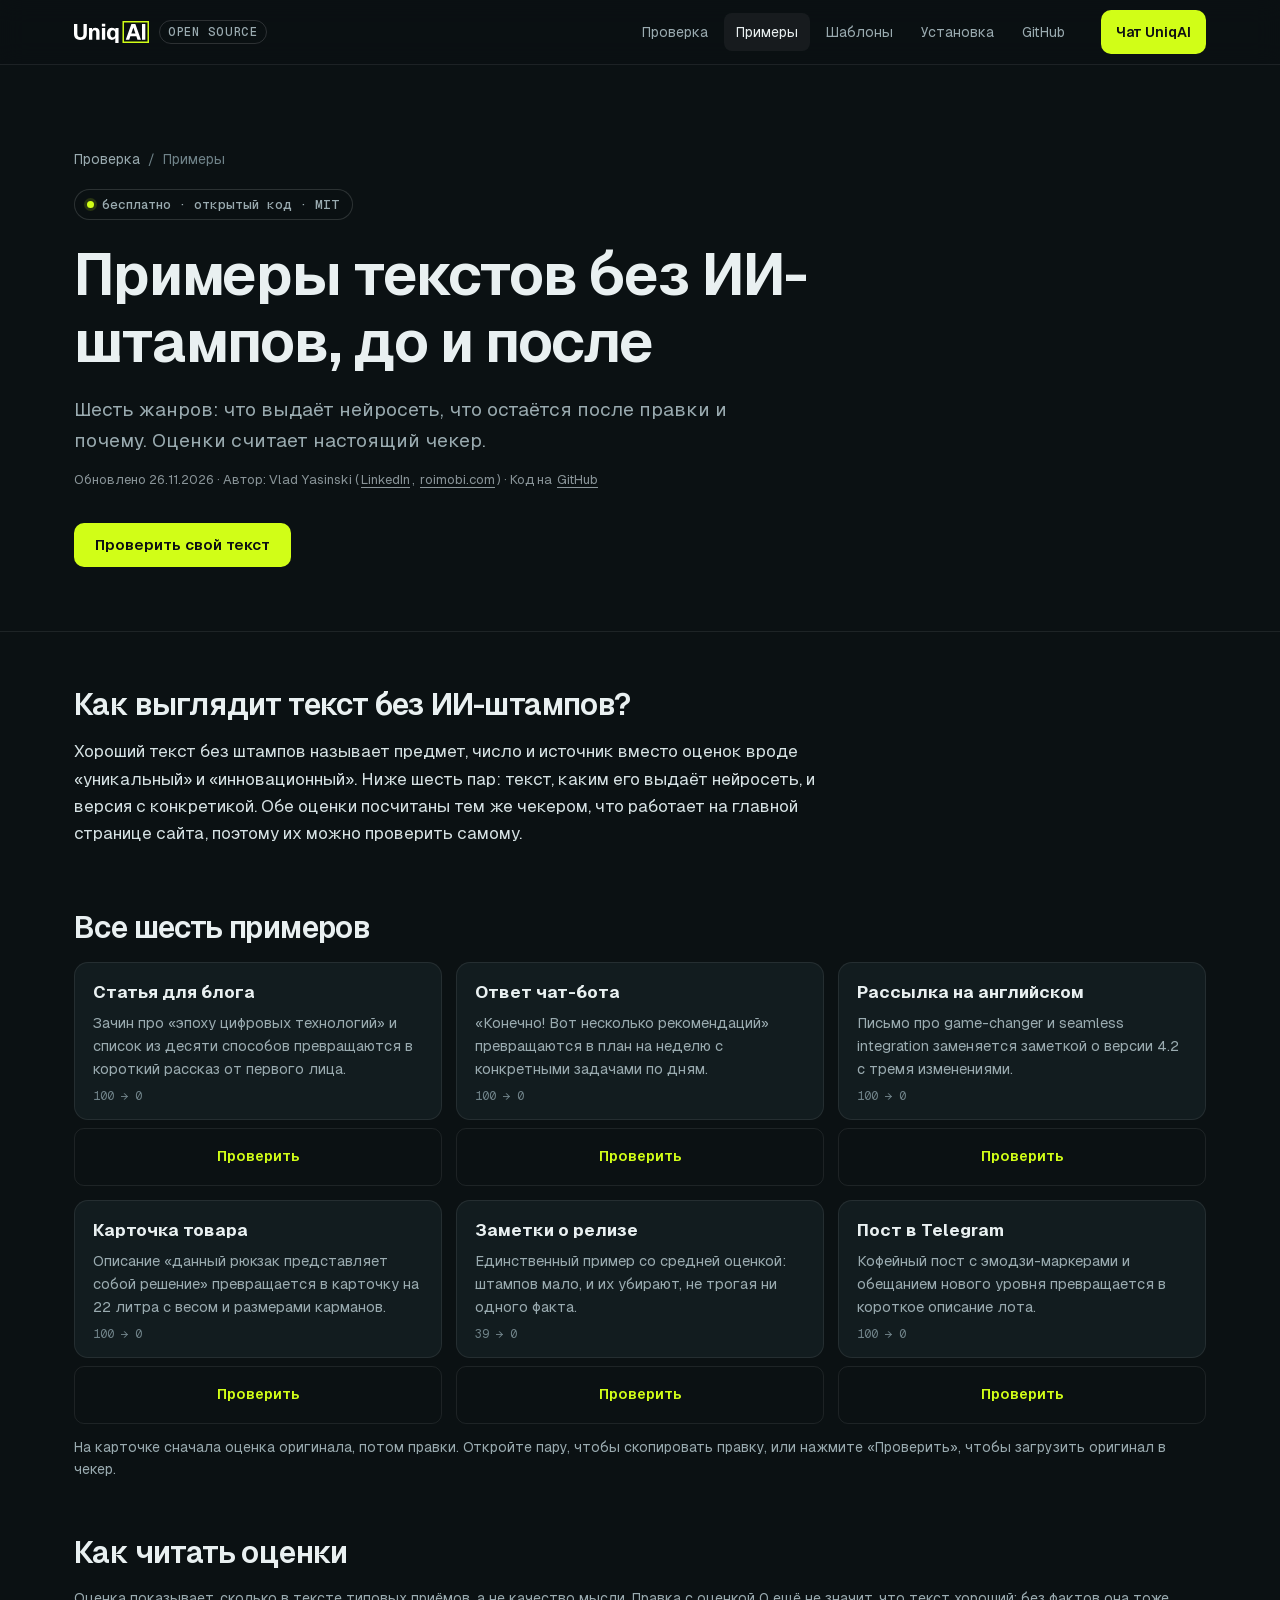
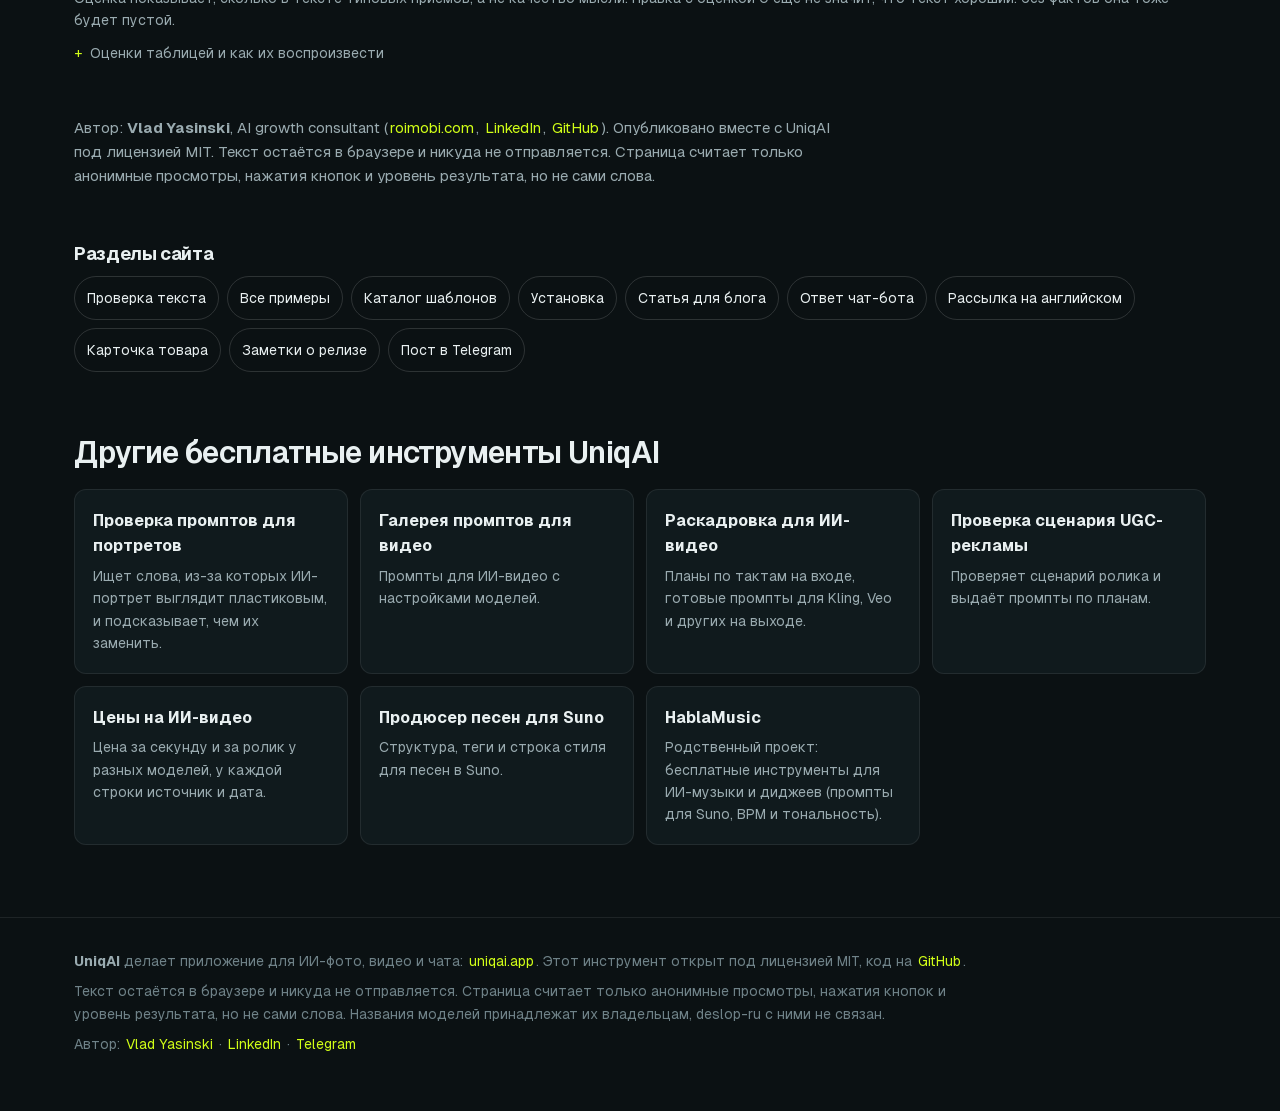
==== commit e48bbb66: "site: FAQ answers for check/remove queries, taller checker field, Russian copy feedback, grammar fix" ====
--- a/docs/examples/index.html
+++ b/docs/examples/index.html
@@ -55,7 +55,7 @@
 </section>
 <section class="ug-sec wrap" id="scores">
 <h2>Как читать оценки</h2>
-<p class="ug-small">Оценка показывает, сколько в тексте типовых приёмов, а не качество мысли. Нулевая правка не гарантирует хороший текст: без фактов она тоже будет пустой.</p><details class="why"><summary>Оценки таблицей и как их воспроизвести</summary><div class="ug-tablewrap"><table class="ug-table np-stack"><thead><tr><th scope="col">Пример</th><th scope="col">До</th><th scope="col">После</th></tr></thead><tbody><tr><td data-label="Пример"><a href="blog-intro/">Статья для блога</a></td><td data-label="До">100 (читается как бот)</td><td data-label="После">0 (чисто)</td></tr><tr><td data-label="Пример"><a href="chat-answer/">Ответ чат-бота</a></td><td data-label="До">100 (читается как бот)</td><td data-label="После">0 (чисто)</td></tr><tr><td data-label="Пример"><a href="newsletter/">Рассылка на английском</a></td><td data-label="До">100 (reads like a bot)</td><td data-label="После">0 (clean)</td></tr><tr><td data-label="Пример"><a href="product-card/">Карточка товара</a></td><td data-label="До">100 (читается как бот)</td><td data-label="После">0 (чисто)</td></tr><tr><td data-label="Пример"><a href="release-notes/">Заметки о релизе</a></td><td data-label="До">39 (заметно)</td><td data-label="После">0 (чисто)</td></tr><tr><td data-label="Пример"><a href="telegram-post/">Пост в Telegram</a></td><td data-label="До">100 (читается как бот)</td><td data-label="После">0 (чисто)</td></tr></tbody></table></div><p class="ug-small">Для разработчиков: команда <code>python3 scripts/deslop.py check examples/*.md</code> из корня репозитория печатает все строки.</p></details>
+<p class="ug-small">Оценка показывает, сколько в тексте типовых приёмов, а не качество мысли. Правка с оценкой 0 ещё не значит, что текст хороший: без фактов она тоже будет пустой.</p><details class="why"><summary>Оценки таблицей и как их воспроизвести</summary><div class="ug-tablewrap"><table class="ug-table np-stack"><thead><tr><th scope="col">Пример</th><th scope="col">До</th><th scope="col">После</th></tr></thead><tbody><tr><td data-label="Пример"><a href="blog-intro/">Статья для блога</a></td><td data-label="До">100 (читается как бот)</td><td data-label="После">0 (чисто)</td></tr><tr><td data-label="Пример"><a href="chat-answer/">Ответ чат-бота</a></td><td data-label="До">100 (читается как бот)</td><td data-label="После">0 (чисто)</td></tr><tr><td data-label="Пример"><a href="newsletter/">Рассылка на английском</a></td><td data-label="До">100 (reads like a bot)</td><td data-label="После">0 (clean)</td></tr><tr><td data-label="Пример"><a href="product-card/">Карточка товара</a></td><td data-label="До">100 (читается как бот)</td><td data-label="После">0 (чисто)</td></tr><tr><td data-label="Пример"><a href="release-notes/">Заметки о релизе</a></td><td data-label="До">39 (заметно)</td><td data-label="После">0 (чисто)</td></tr><tr><td data-label="Пример"><a href="telegram-post/">Пост в Telegram</a></td><td data-label="До">100 (читается как бот)</td><td data-label="После">0 (чисто)</td></tr></tbody></table></div><p class="ug-small">Для разработчиков: команда <code>python3 scripts/deslop.py check examples/*.md</code> из корня репозитория печатает все строки.</p></details>
 </section>
 <section class="author wrap" aria-label="Об авторе"><p>Автор: <strong>Vlad Yasinski</strong>, AI growth consultant (<a href="https://www.roimobi.com/?utm_source=github&amp;utm_medium=pages&amp;utm_campaign=deslop-ru" rel="noopener">roimobi.com</a>, <a href="https://www.linkedin.com/in/vlad-yasinski-ua5er/" rel="noopener">LinkedIn</a>, <a href="https://github.com/ua5er" rel="noopener">GitHub</a>). Опубликовано вместе с UniqAI под лицензией MIT. Текст остаётся в браузере и никуда не отправляется. Страница считает только анонимные просмотры, нажатия кнопок и уровень результата, но не сами слова.</p></section>
 </main>
--- a/docs/site.css
+++ b/docs/site.css
@@ -337,6 +337,7 @@
 
 /* no-plastic: score, coverage, mode toggle, samples, stacked tables */
 .ug-form textarea#np-text{min-height:132px;max-height:60vh;font-size:15px;line-height:1.5}
+.ug-form textarea#dr-text{min-height:180px;max-height:60vh;font-size:15px;line-height:1.5}
 .np-meta{margin:6px 0 16px;font:12px GeistMono,monospace;color:var(--dim)}
 .np-mode,.np-samples{display:flex;flex-wrap:wrap;gap:6px}
 .np-mode button,.np-samples button{min-height:44px;padding:0 14px;border-radius:99px;border:1px solid var(--line2);background:transparent;color:var(--mut);font:500 14px Geist,sans-serif;cursor:pointer;text-align:left}
